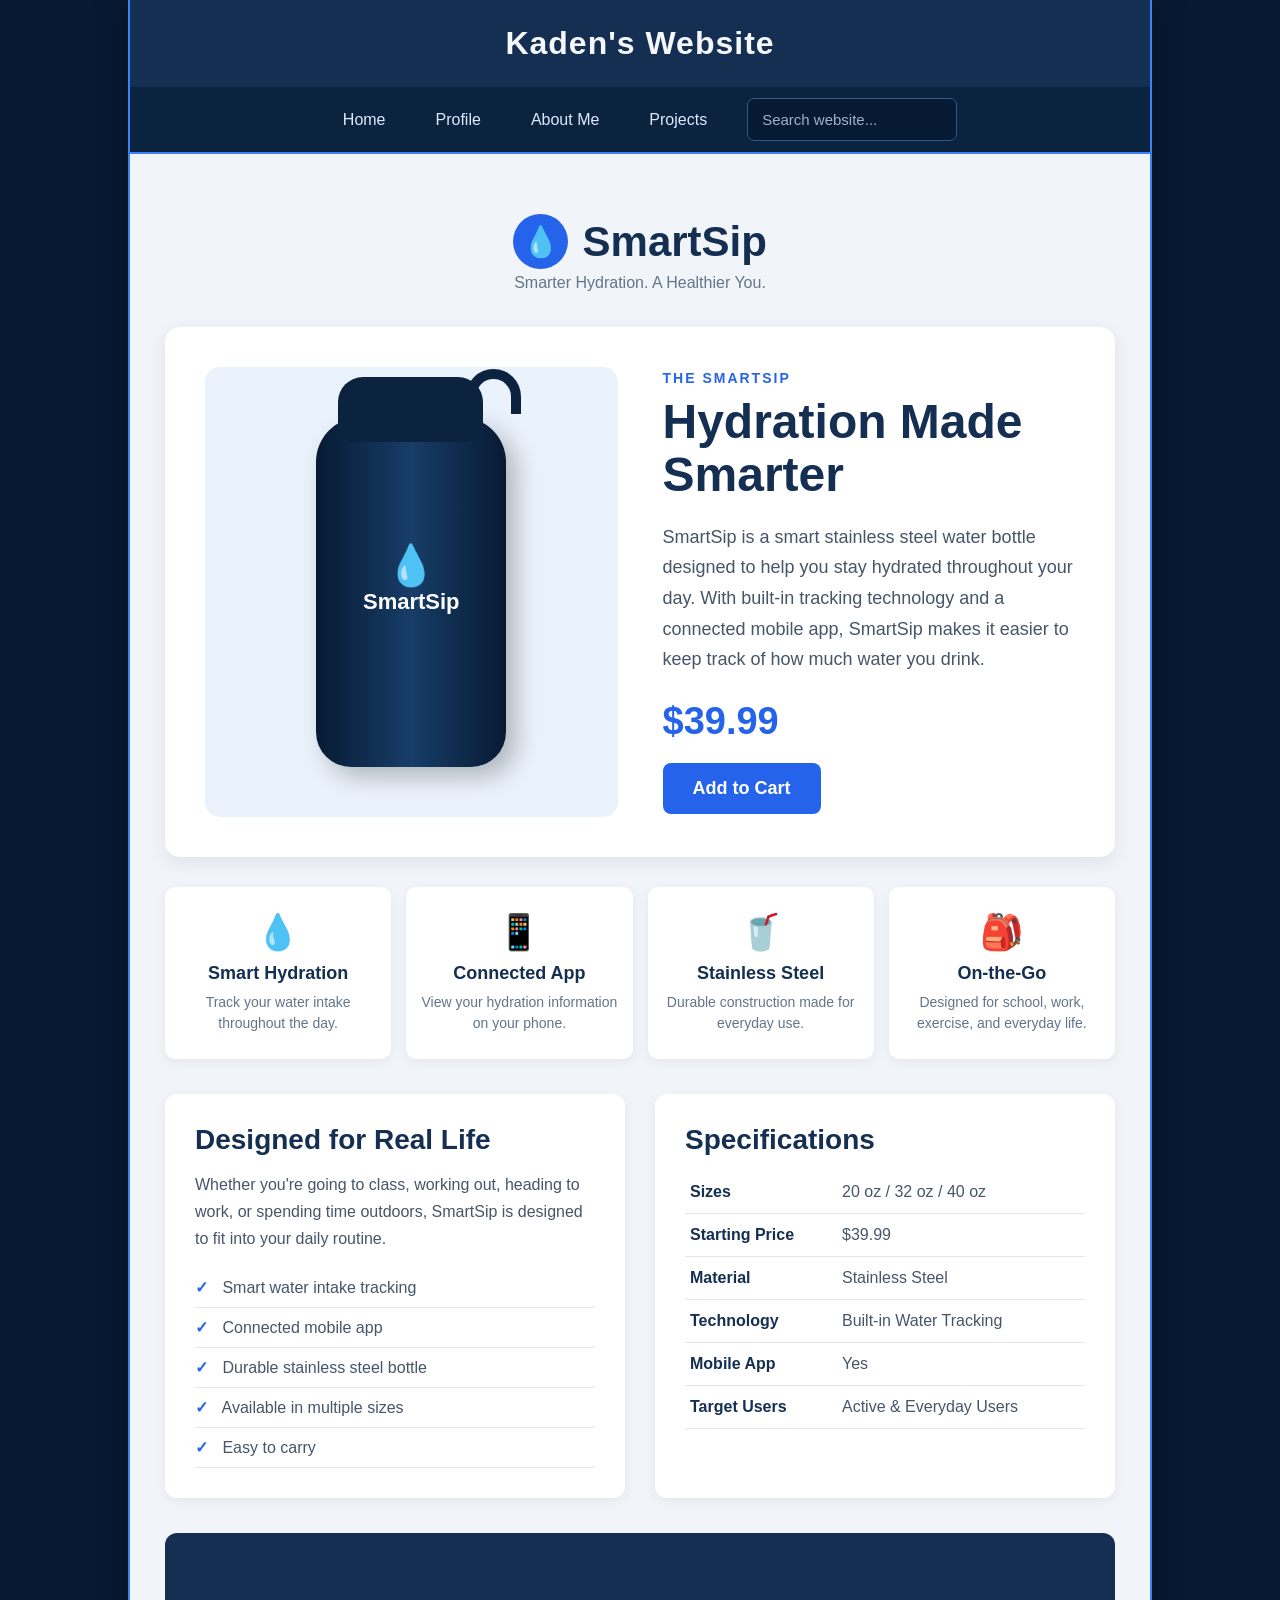
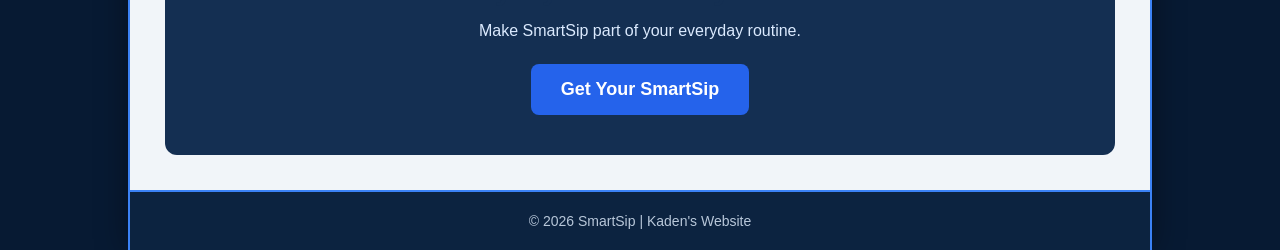
==== products.html @ 6fc416d5 "Add SmartSip product page HTML structure This file contains the HTML structure and styling for the S" ====
<!DOCTYPE html>
<html lang="en">

<head>
    <meta charset="UTF-8">
    <meta name="viewport" content="width=device-width, initial-scale=1.0">

    <title>SmartSip - Products</title>

    <link rel="stylesheet" href="style.css">

    <style>

        /* ============================================
           SMARTSIP PRODUCT PAGE
        ============================================ */

        .product-page {
            max-width: 1200px;
            margin: 0 auto;
        }


        /* ============================================
           SMARTSIP LOGO
        ============================================ */

        .smartsip-logo {
            text-align: center;
            padding: 25px 0 10px;
        }

        .logo-icon {
            display: inline-flex;
            align-items: center;
            justify-content: center;

            width: 55px;
            height: 55px;

            background: #2563eb;

            border-radius: 50%;

            color: white;

            font-size: 30px;

            margin-right: 10px;

            vertical-align: middle;
        }

        .logo-text {
            display: inline-block;

            font-size: 42px;

            font-weight: bold;

            color: #142f52;

            vertical-align: middle;
        }

        .logo-tagline {
            margin-top: 5px;

            color: #64748b;

            font-size: 16px;
        }


        /* ============================================
           PRODUCT HERO
        ============================================ */

        .product-hero {

            display: grid;

            grid-template-columns: 1fr 1fr;

            gap: 45px;

            align-items: center;

            background: white;

            padding: 40px;

            border-radius: 15px;

            box-shadow:
                0 5px 20px rgba(0, 0, 0, 0.08);

            margin-top: 25px;
        }


        /* Product bottle */

        .product-image {

            background: #eaf2fb;

            border-radius: 15px;

            min-height: 450px;

            display: flex;

            align-items: center;

            justify-content: center;

            padding: 30px;
        }


        .bottle {

            width: 190px;

            height: 350px;

            background: linear-gradient(
                to right,
                #071a33,
                #173d68,
                #071a33
            );

            border-radius: 45px 45px 35px 35px;

            position: relative;

            box-shadow:
                10px 10px 25px rgba(0, 0, 0, 0.25);
        }


        /* Bottle cap */

        .bottle-cap {

            position: absolute;

            width: 145px;

            height: 65px;

            background: #0c2340;

            top: -40px;

            left: 22px;

            border-radius: 25px 25px 15px 15px;
        }


        .bottle-handle {

            position: absolute;

            width: 55px;

            height: 45px;

            border: 10px solid #0c2340;

            border-bottom: none;

            border-radius: 30px 30px 0 0;

            top: -48px;

            right: -15px;
        }


        /* Logo on bottle */

        .bottle-logo {

            position: absolute;

            top: 125px;

            width: 100%;

            text-align: center;

            color: white;
        }


        .bottle-logo .drop {

            font-size: 40px;

            color: #3b82f6;

            display: block;
        }


        .bottle-logo .brand {

            font-size: 22px;

            font-weight: bold;
        }


        /* ============================================
           HERO TEXT
        ============================================ */

        .product-label {

            color: #2563eb;

            font-weight: bold;

            text-transform: uppercase;

            letter-spacing: 2px;

            font-size: 14px;

            margin-bottom: 10px;
        }


        .product-info h2 {

            font-size: 48px;

            line-height: 1.1;

            color: #142f52;

            margin-bottom: 20px;
        }


        .product-description {

            font-size: 18px;

            line-height: 1.7;

            color: #475569;

            margin-bottom: 25px;
        }


        .product-price {

            font-size: 38px;

            font-weight: bold;

            color: #2563eb;

            margin-bottom: 20px;
        }


        .buy-button {

            display: inline-block;

            background: #2563eb;

            color: white;

            text-decoration: none;

            padding: 15px 30px;

            border-radius: 8px;

            font-size: 18px;

            font-weight: bold;

            transition: 0.2s ease;
        }


        .buy-button:hover {

            background: #1d4ed8;

            transform: translateY(-2px);
        }


        /* ============================================
           FEATURES
        ============================================ */

        .product-features {

            display: grid;

            grid-template-columns:
                repeat(4, 1fr);

            gap: 15px;

            margin-top: 30px;
        }


        .feature {

            background: white;

            padding: 25px 15px;

            text-align: center;

            border-radius: 10px;

            box-shadow:
                0 3px 12px rgba(0, 0, 0, 0.06);
        }


        .feature-icon {

            font-size: 35px;

            margin-bottom: 10px;
        }


        .feature h3 {

            color: #142f52;

            margin: 0 0 8px;

            font-size: 18px;
        }


        .feature p {

            color: #64748b;

            font-size: 14px;

            line-height: 1.5;

            margin: 0;
        }


        /* ============================================
           PRODUCT DETAILS
        ============================================ */

        .product-details {

            display: grid;

            grid-template-columns: 1fr 1fr;

            gap: 30px;

            margin-top: 35px;
        }


        .details-card {

            background: white;

            padding: 30px;

            border-radius: 12px;

            box-shadow:
                0 3px 12px rgba(0, 0, 0, 0.06);
        }


        .details-card h2 {

            color: #142f52;

            margin-bottom: 15px;

            font-size: 28px;
        }


        .details-card p {

            color: #475569;

            line-height: 1.7;
        }


        .details-list {

            list-style: none;

            margin-top: 15px;
        }


        .details-list li {

            padding: 10px 0;

            border-bottom: 1px solid #e2e8f0;

            color: #475569;
        }


        .details-list li::before {

            content: "✓";

            color: #2563eb;

            font-weight: bold;

            margin-right: 10px;
        }


        /* ============================================
           SPECIFICATIONS
        ============================================ */

        .spec-table {

            width: 100%;

            border-collapse: collapse;

            margin-top: 10px;
        }


        .spec-table td {

            padding: 12px 5px;

            border-bottom: 1px solid #e2e8f0;

            color: #475569;
        }


        .spec-table td:first-child {

            font-weight: bold;

            color: #142f52;
        }


        /* ============================================
           CALL TO ACTION
        ============================================ */

        .product-cta {

            text-align: center;

            background: #142f52;

            color: white;

            padding: 40px;

            border-radius: 12px;

            margin-top: 35px;
        }


        .product-cta h2 {

            font-size: 30px;

            margin-bottom: 10px;
        }


        .product-cta p {

            color: #dbeafe;

            margin-bottom: 20px;
        }


        /* ============================================
           MOBILE
        ============================================ */

        @media (max-width: 768px) {

            .product-hero {

                grid-template-columns: 1fr;

                padding: 25px;
            }


            .product-info h2 {

                font-size: 36px;
            }


            .product-features {

                grid-template-columns: 1fr 1fr;
            }


            .product-details {

                grid-template-columns: 1fr;
            }


            .logo-text {

                font-size: 32px;
            }

        }


        @media (max-width: 500px) {

            .product-features {

                grid-template-columns: 1fr;
            }

        }

    </style>

</head>


<body>

    <div class="site-container">

        <!-- =========================================
             HEADER
        ========================================== -->

        <header>

            <h1>Kaden's Website</h1>

            <nav id="main-navigation"></nav>

        </header>


        <!-- =========================================
             MAIN CONTENT
        ========================================== -->

        <main>

            <div class="product-page">


                <!-- SMARTSIP LOGO -->

                <div class="smartsip-logo">

                    <div>

                        <span class="logo-icon">💧</span>

                        <span class="logo-text">
                            SmartSip
                        </span>

                    </div>

                    <div class="logo-tagline">
                        Smarter Hydration. A Healthier You.
                    </div>

                </div>


                <!-- =================================
                     PRODUCT HERO
                ================================== -->

                <section class="product-hero">


                    <!-- Bottle -->

                    <div class="product-image">

                        <div class="bottle">

                            <div class="bottle-cap"></div>

                            <div class="bottle-handle"></div>

                            <div class="bottle-logo">

                                <span class="drop">
                                    💧
                                </span>

                                <span class="brand">
                                    SmartSip
                                </span>

                            </div>

                        </div>

                    </div>


                    <!-- Product information -->

                    <div class="product-info">

                        <div class="product-label">
                            The SmartSip
                        </div>

                        <h2>
                            Hydration Made Smarter
                        </h2>

                        <p class="product-description">

                            SmartSip is a smart stainless steel
                            water bottle designed to help you stay
                            hydrated throughout your day.

                            With built-in tracking technology and
                            a connected mobile app, SmartSip makes
                            it easier to keep track of how much
                            water you drink.

                        </p>

                        <div class="product-price">
                            $39.99
                        </div>

                        <a href="#" class="buy-button">
                            Add to Cart
                        </a>

                    </div>

                </section>


                <!-- =================================
                     FEATURES
                ================================== -->

                <section class="product-features">


                    <div class="feature">

                        <div class="feature-icon">
                            💧
                        </div>

                        <h3>
                            Smart Hydration
                        </h3>

                        <p>
                            Track your water intake
                            throughout the day.
                        </p>

                    </div>


                    <div class="feature">

                        <div class="feature-icon">
                            📱
                        </div>

                        <h3>
                            Connected App
                        </h3>

                        <p>
                            View your hydration
                            information on your phone.
                        </p>

                    </div>


                    <div class="feature">

                        <div class="feature-icon">
                            🥤
                        </div>

                        <h3>
                            Stainless Steel
                        </h3>

                        <p>
                            Durable construction made
                            for everyday use.
                        </p>

                    </div>


                    <div class="feature">

                        <div class="feature-icon">
                            🎒
                        </div>

                        <h3>
                            On-the-Go
                        </h3>

                        <p>
                            Designed for school, work,
                            exercise, and everyday life.
                        </p>

                    </div>

                </section>


                <!-- =================================
                     DETAILS
                ================================== -->

                <section class="product-details">


                    <div class="details-card">

                        <h2>
                            Designed for Real Life
                        </h2>

                        <p>

                            Whether you're going to class,
                            working out, heading to work, or
                            spending time outdoors, SmartSip
                            is designed to fit into your daily
                            routine.

                        </p>


                        <ul class="details-list">

                            <li>
                                Smart water intake tracking
                            </li>

                            <li>
                                Connected mobile app
                            </li>

                            <li>
                                Durable stainless steel bottle
                            </li>

                            <li>
                                Available in multiple sizes
                            </li>

                            <li>
                                Easy to carry
                            </li>

                        </ul>

                    </div>


                    <!-- Specifications -->

                    <div class="details-card">

                        <h2>
                            Specifications
                        </h2>

                        <table class="spec-table">

                            <tr>
                                <td>Sizes</td>
                                <td>20 oz / 32 oz / 40 oz</td>
                            </tr>

                            <tr>
                                <td>Starting Price</td>
                                <td>$39.99</td>
                            </tr>

                            <tr>
                                <td>Material</td>
                                <td>Stainless Steel</td>
                            </tr>

                            <tr>
                                <td>Technology</td>
                                <td>Built-in Water Tracking</td>
                            </tr>

                            <tr>
                                <td>Mobile App</td>
                                <td>Yes</td>
                            </tr>

                            <tr>
                                <td>Target Users</td>
                                <td>Active & Everyday Users</td>
                            </tr>

                        </table>

                    </div>

                </section>


                <!-- =================================
                     CALL TO ACTION
                ================================== -->

                <section class="product-cta">

                    <h2>
                        Stay Hydrated. Stay Smart.
                    </h2>

                    <p>
                        Make SmartSip part of your everyday routine.
                    </p>

                    <a href="#" class="buy-button">
                        Get Your SmartSip
                    </a>

                </section>


            </div>

        </main>


        <!-- =========================================
             FOOTER
        ========================================== -->

        <footer>

            <p>
                © 2026 SmartSip | Kaden's Website
            </p>

        </footer>

    </div>


    <!-- NAVIGATION JAVASCRIPT -->

    <script src="navigation.js"></script>

</body>

</html>
---- style.css ----
/* ============================================
   BASIC RESET
============================================ */

* {
    box-sizing: border-box;
    margin: 0;
    padding: 0;
}


html {
    scroll-behavior: smooth;
}


body {
    font-family: Arial, Helvetica, sans-serif;

    background: #071a33;

    color: #f5f7fa;

    min-height: 100vh;
}


/* ============================================
   WEBSITE CONTAINER
============================================ */

.site-container {

    width: 80%;

    margin: 0 auto;

    min-height: 100vh;

    display: grid;

    grid-template-columns: 1fr;

    grid-template-rows:
        auto
        1fr
        60px;

    grid-template-areas:
        "header"
        "content"
        "footer";

    background: #102a4c;

    border-left: 2px solid #3b82f6;

    border-right: 2px solid #3b82f6;

    box-shadow:
        0 0 30px rgba(0, 0, 0, 0.4);
}


/* ============================================
   HEADER
============================================ */

header {

    grid-area: header;

    background: #142f52;

    text-align: center;

    border-bottom: 2px solid #3b82f6;
}


header h1 {

    font-size: 32px;

    letter-spacing: 1px;

    padding: 25px 20px;
}


/* ============================================
   HORIZONTAL NAVIGATION
============================================ */

#main-navigation {

    width: 100%;

    background: #0c2340;

    min-height: 65px;

    display: flex;

    align-items: center;

    justify-content: center;

    gap: 20px;

    padding: 10px 20px;
}


/* Navigation links container */

.nav-links {

    display: flex;

    align-items: center;

    justify-content: center;

    gap: 10px;
}


/* Individual links */

.nav-links a {

    display: inline-block;

    color: #dbeafe;

    text-decoration: none;

    padding: 12px 20px;

    border-radius: 8px;

    font-size: 16px;

    font-weight: 500;

    transition:
        background 0.2s ease,
        color 0.2s ease,
        transform 0.2s ease;
}


/* Hover */

.nav-links a:hover {

    background: #1d4ed8;

    color: white;

    transform: translateY(-2px);
}


/* Current page */

.nav-links a.active {

    background: #2563eb;

    color: white;

    font-weight: bold;
}


/* ============================================
   SEARCH BAR
============================================ */

.nav-search {

    position: relative;

    display: flex;

    align-items: center;
}


.nav-search input {

    width: 210px;

    padding: 12px 14px;

    border: 1px solid #315a87;

    border-radius: 7px;

    background: #071a33;

    color: white;

    font-size: 15px;

    outline: none;
}


.nav-search input::placeholder {

    color: #9fb3c8;
}


.nav-search input:focus {

    border-color: #60a5fa;

    box-shadow:
        0 0 5px rgba(96, 165, 250, 0.5);
}


/* ============================================
   SEARCH RESULTS
============================================ */

.search-results {

    position: absolute;

    top: calc(100% + 8px);

    right: 0;

    background: white;

    color: #172033;

    width: 280px;

    max-height: 300px;

    overflow-y: auto;

    border-radius: 8px;

    box-shadow:
        0 5px 20px rgba(0, 0, 0, 0.3);

    text-align: left;

    z-index: 1000;
}


.search-result {

    display: block;

    padding: 13px 15px;

    color: #172033;

    text-decoration: none;

    border-bottom: 1px solid #e5e7eb;
}


.search-result strong {

    display: block;

    color: #142f52;

    margin-bottom: 3px;
}


.search-result span {

    font-size: 13px;

    color: #64748b;
}


.search-result:hover {

    background: #eff6ff;
}


.search-result:hover strong {

    color: #1d4ed8;
}


.no-results {

    padding: 15px;

    color: #555;
}


/* ============================================
   MAIN CONTENT
============================================ */

main {

    grid-area: content;

    background: #f1f5f9;

    color: #172033;

    padding: 35px;

    min-height: 600px;
}


.content-box {

    background: white;

    padding: 30px;

    border-radius: 10px;

    box-shadow:
        0 4px 15px rgba(0, 0, 0, 0.08);

    margin-bottom: 25px;
}


main h2 {

    margin-bottom: 15px;

    font-size: 30px;

    color: #142f52;
}


main h3 {

    margin-top: 25px;

    margin-bottom: 10px;

    color: #1d4ed8;
}


main h4 {

    margin-top: 20px;

    margin-bottom: 8px;

    color: #142f52;
}


main p {

    line-height: 1.7;

    margin-bottom: 15px;
}


/* ============================================
   INFORMATION CARDS
============================================ */

.info-section {

    display: grid;

    grid-template-columns:
        repeat(2, 1fr);

    gap: 20px;

    margin-top: 20px;
}


.info-card {

    background: #f8fafc;

    padding: 20px;

    border-radius: 10px;

    border-left: 4px solid #3b82f6;

    margin-bottom: 20px;
}


.info-card h3 {

    margin-top: 0;

    color: #142f52;
}


/* ============================================
   PROJECT CARDS
============================================ */

.project-card {

    background: #f8fafc;

    padding: 25px;

    margin-top: 20px;

    border-radius: 10px;

    border-left: 5px solid #2563eb;

    box-shadow:
        0 2px 8px rgba(0, 0, 0, 0.06);
}


.project-card h3 {

    margin-top: 0;

    font-size: 23px;

    color: #142f52;
}


.project-card h4 {

    color: #1d4ed8;

    margin-top: 20px;
}


/* ============================================
   FOOTER
============================================ */

footer {

    grid-area: footer;

    background: #0c2340;

    display: flex;

    align-items: center;

    justify-content: center;

    border-top: 2px solid #3b82f6;

    color: #b8c7d9;

    font-size: 14px;
}


/* ============================================
   MOBILE
============================================ */

@media (max-width: 768px) {

    .site-container {

        width: 100%;

        border: none;
    }


    #main-navigation {

        flex-direction: column;

        gap: 10px;

        padding: 15px;
    }


    .nav-links {

        flex-wrap: wrap;

        gap: 5px;
    }


    .nav-links a {

        padding: 10px 12px;

        font-size: 14px;
    }


    .nav-search {

        width: 100%;
    }


    .nav-search input {

        width: 100%;
    }


    .search-results {

        width: 100%;

        right: 0;
    }


    main {

        padding: 20px;
    }


    .content-box {

        padding: 20px;
    }


    .info-section {

        grid-template-columns: 1fr;
    }

}
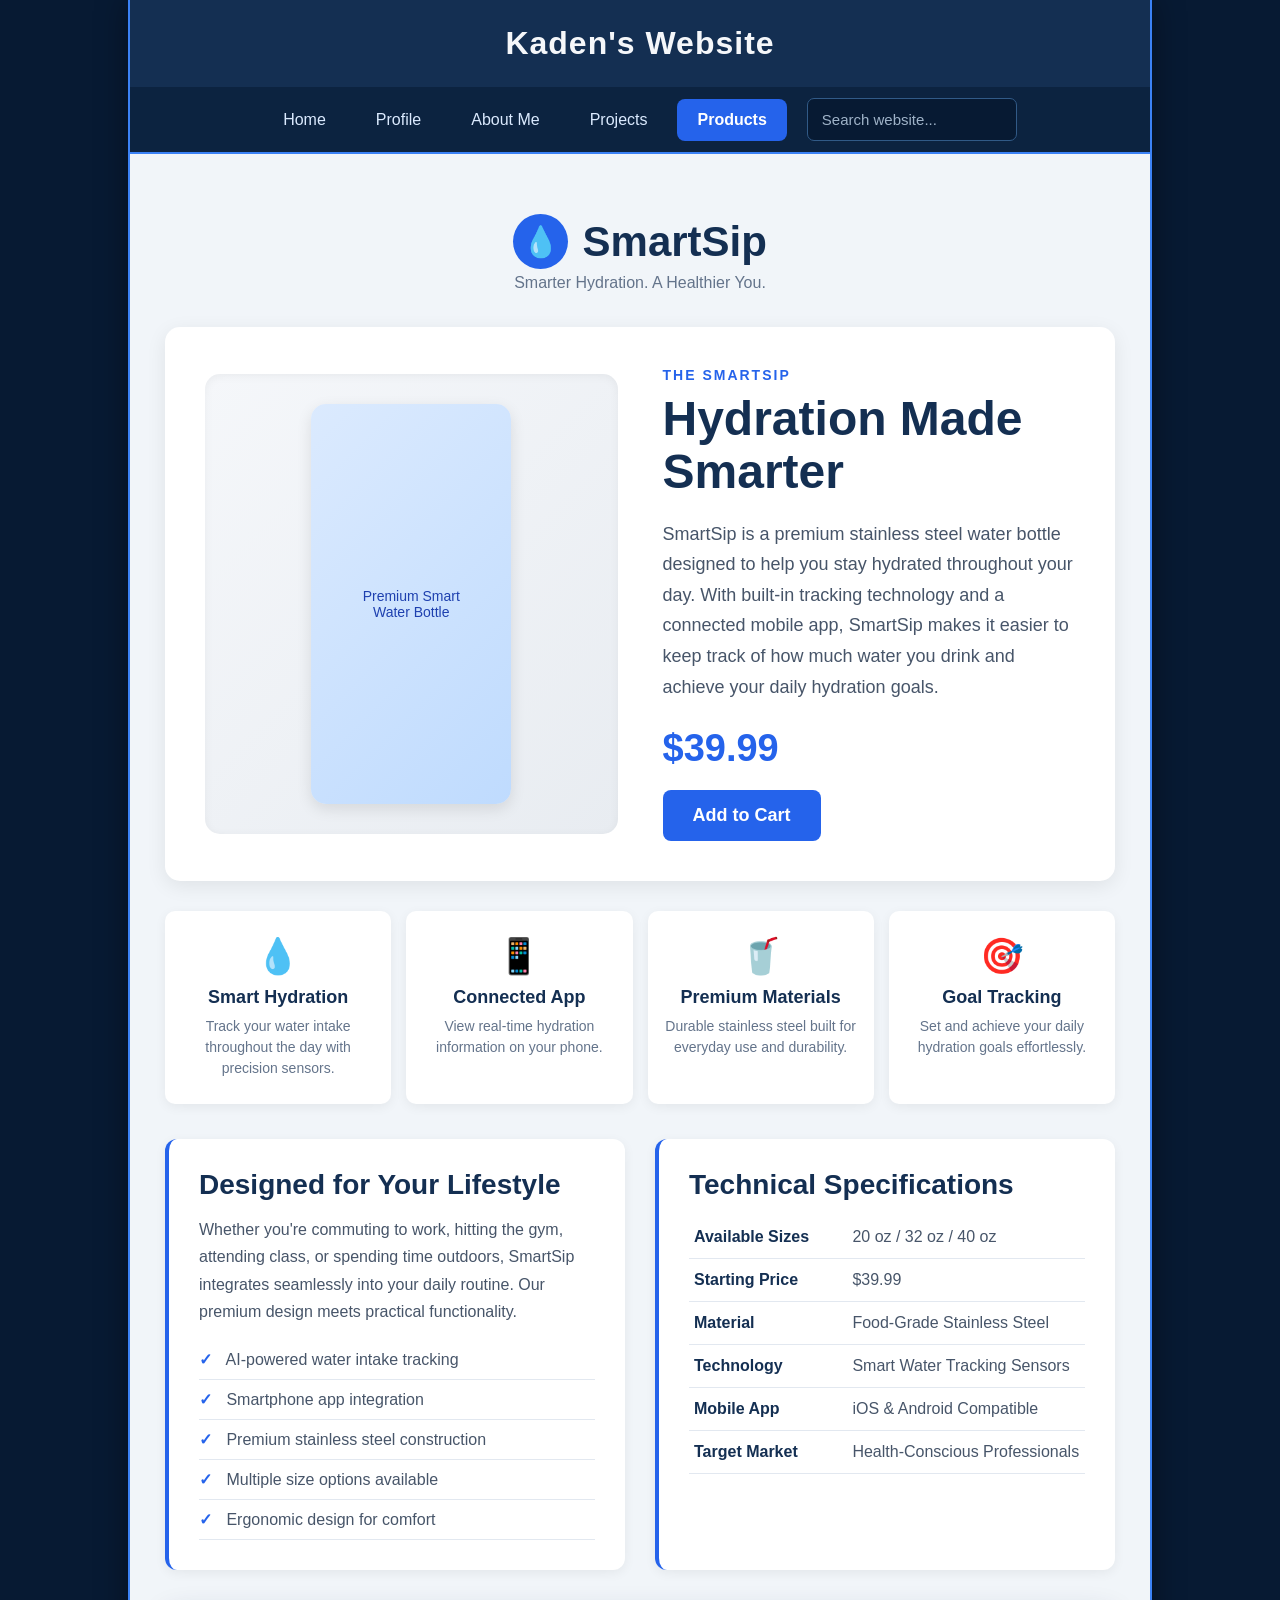
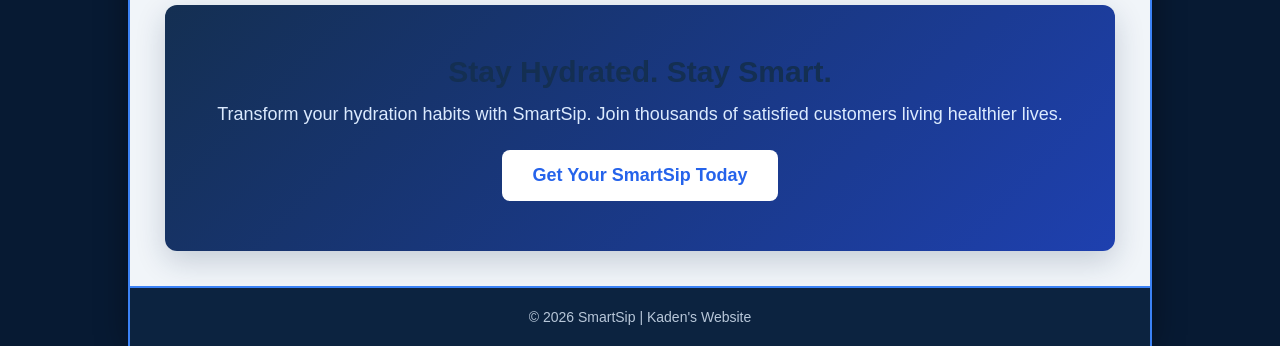
==== commit 77c64ea6: "Upgrade SmartSip product page with professional real bottle image and enhanced design" ====
--- a/products.html
+++ b/products.html
@@ -103,7 +103,7 @@
 
         .product-image {
 
-            background: #eaf2fb;
+            background: linear-gradient(135deg, #f5f7fa 0%, #e8ecf1 100%);
 
             border-radius: 15px;
 
@@ -116,104 +116,31 @@
             justify-content: center;
 
             padding: 30px;
-        }
-
-
-        .bottle {
-
-            width: 190px;
-
-            height: 350px;
-
-            background: linear-gradient(
-                to right,
-                #071a33,
-                #173d68,
-                #071a33
-            );
-
-            border-radius: 45px 45px 35px 35px;
-
-            position: relative;
-
-            box-shadow:
-                10px 10px 25px rgba(0, 0, 0, 0.25);
-        }
-
-
-        /* Bottle cap */
-
-        .bottle-cap {
-
-            position: absolute;
-
-            width: 145px;
-
-            height: 65px;
-
-            background: #0c2340;
-
-            top: -40px;
-
-            left: 22px;
-
-            border-radius: 25px 25px 15px 15px;
-        }
-
-
-        .bottle-handle {
-
-            position: absolute;
-
-            width: 55px;
-
-            height: 45px;
-
-            border: 10px solid #0c2340;
-
-            border-bottom: none;
-
-            border-radius: 30px 30px 0 0;
-
-            top: -48px;
-
-            right: -15px;
-        }
-
-
-        /* Logo on bottle */
-
-        .bottle-logo {
-
-            position: absolute;
-
-            top: 125px;
-
-            width: 100%;
-
+
+            box-shadow: inset 0 2px 10px rgba(0, 0, 0, 0.05);
+        }
+
+        .bottle-image {
+            max-width: 100%;
+            max-height: 400px;
+            object-fit: contain;
+            filter: drop-shadow(0 10px 25px rgba(0, 0, 0, 0.15));
+        }
+
+        .bottle-placeholder {
+            width: 200px;
+            height: 400px;
+            background: linear-gradient(135deg, #dbeafe 0%, #bfdbfe 100%);
+            border-radius: 15px;
+            display: flex;
+            align-items: center;
+            justify-content: center;
+            color: #1e40af;
+            font-size: 14px;
             text-align: center;
-
-            color: white;
-        }
-
-
-        .bottle-logo .drop {
-
-            font-size: 40px;
-
-            color: #3b82f6;
-
-            display: block;
-        }
-
-
-        .bottle-logo .brand {
-
-            font-size: 22px;
-
-            font-weight: bold;
-        }
-
+            padding: 20px;
+            box-shadow: 0 5px 15px rgba(0, 0, 0, 0.1);
+        }
 
         /* ============================================
            HERO TEXT
@@ -298,6 +225,8 @@
             background: #1d4ed8;
 
             transform: translateY(-2px);
+
+            box-shadow: 0 5px 15px rgba(37, 99, 235, 0.3);
         }
 
 
@@ -330,8 +259,14 @@
 
             box-shadow:
                 0 3px 12px rgba(0, 0, 0, 0.06);
-        }
-
+
+            transition: 0.3s ease;
+        }
+
+        .feature:hover {
+            transform: translateY(-5px);
+            box-shadow: 0 8px 20px rgba(0, 0, 0, 0.12);
+        }
 
         .feature-icon {
 
@@ -389,6 +324,8 @@
 
             box-shadow:
                 0 3px 12px rgba(0, 0, 0, 0.06);
+
+            border-left: 4px solid #2563eb;
         }
 
 
@@ -469,6 +406,8 @@
             font-weight: bold;
 
             color: #142f52;
+
+            width: 40%;
         }
 
 
@@ -480,15 +419,17 @@
 
             text-align: center;
 
-            background: #142f52;
+            background: linear-gradient(135deg, #142f52 0%, #1e40af 100%);
 
             color: white;
 
-            padding: 40px;
+            padding: 50px 40px;
 
             border-radius: 12px;
 
             margin-top: 35px;
+
+            box-shadow: 0 10px 30px rgba(20, 47, 82, 0.2);
         }
 
 
@@ -497,6 +438,8 @@
             font-size: 30px;
 
             margin-bottom: 10px;
+
+            margin-top: 0;
         }
 
 
@@ -505,6 +448,19 @@
             color: #dbeafe;
 
             margin-bottom: 20px;
+
+            font-size: 18px;
+        }
+
+        .product-cta .buy-button {
+            background: white;
+            color: #2563eb;
+            font-weight: bold;
+        }
+
+        .product-cta .buy-button:hover {
+            background: #dbeafe;
+            color: #1e40af;
         }
 
 
@@ -555,6 +511,18 @@
                 grid-template-columns: 1fr;
             }
 
+            .product-info h2 {
+                font-size: 28px;
+            }
+
+            .product-cta {
+                padding: 30px 20px;
+            }
+
+            .product-cta h2 {
+                font-size: 24px;
+            }
+
         }
 
     </style>
@@ -620,24 +588,12 @@
 
                     <div class="product-image">
 
-                        <div class="bottle">
-
-                            <div class="bottle-cap"></div>
-
-                            <div class="bottle-handle"></div>
-
-                            <div class="bottle-logo">
-
-                                <span class="drop">
-                                    💧
-                                </span>
-
-                                <span class="brand">
-                                    SmartSip
-                                </span>
-
-                            </div>
-
+                        <img src="https://images.unsplash.com/photo-1602143407151-7111542de6e8?w=400&q=80" 
+                             alt="SmartSip Smart Water Bottle" 
+                             class="bottle-image"
+                             onerror="this.style.display='none'; this.nextElementSibling.style.display='flex';">
+                        <div class="bottle-placeholder" style="display: none;">
+                            Premium Smart<br>Water Bottle
                         </div>
 
                     </div>
@@ -657,14 +613,15 @@
 
                         <p class="product-description">
 
-                            SmartSip is a smart stainless steel
+                            SmartSip is a premium stainless steel
                             water bottle designed to help you stay
                             hydrated throughout your day.
 
                             With built-in tracking technology and
                             a connected mobile app, SmartSip makes
                             it easier to keep track of how much
-                            water you drink.
+                            water you drink and achieve your daily
+                            hydration goals.
 
                         </p>
 
@@ -700,7 +657,8 @@
 
                         <p>
                             Track your water intake
-                            throughout the day.
+                            throughout the day with
+                            precision sensors.
                         </p>
 
                     </div>
@@ -717,7 +675,7 @@
                         </h3>
 
                         <p>
-                            View your hydration
+                            View real-time hydration
                             information on your phone.
                         </p>
 
@@ -731,12 +689,12 @@
                         </div>
 
                         <h3>
-                            Stainless Steel
+                            Premium Materials
                         </h3>
 
                         <p>
-                            Durable construction made
-                            for everyday use.
+                            Durable stainless steel built
+                            for everyday use and durability.
                         </p>
 
                     </div>
@@ -745,16 +703,16 @@
                     <div class="feature">
 
                         <div class="feature-icon">
-                            🎒
+                            🎯
                         </div>
 
                         <h3>
-                            On-the-Go
+                            Goal Tracking
                         </h3>
 
                         <p>
-                            Designed for school, work,
-                            exercise, and everyday life.
+                            Set and achieve your daily
+                            hydration goals effortlessly.
                         </p>
 
                     </div>
@@ -772,16 +730,15 @@
                     <div class="details-card">
 
                         <h2>
-                            Designed for Real Life
+                            Designed for Your Lifestyle
                         </h2>
 
                         <p>
 
-                            Whether you're going to class,
-                            working out, heading to work, or
-                            spending time outdoors, SmartSip
-                            is designed to fit into your daily
-                            routine.
+                            Whether you're commuting to work, hitting the gym,
+                            attending class, or spending time outdoors, SmartSip
+                            integrates seamlessly into your daily routine. Our
+                            premium design meets practical functionality.
 
                         </p>
 
@@ -789,23 +746,23 @@
                         <ul class="details-list">
 
                             <li>
-                                Smart water intake tracking
+                                AI-powered water intake tracking
                             </li>
 
                             <li>
-                                Connected mobile app
+                                Smartphone app integration
                             </li>
 
                             <li>
-                                Durable stainless steel bottle
+                                Premium stainless steel construction
                             </li>
 
                             <li>
-                                Available in multiple sizes
+                                Multiple size options available
                             </li>
 
                             <li>
-                                Easy to carry
+                                Ergonomic design for comfort
                             </li>
 
                         </ul>
@@ -818,13 +775,13 @@
                     <div class="details-card">
 
                         <h2>
-                            Specifications
+                            Technical Specifications
                         </h2>
 
                         <table class="spec-table">
 
                             <tr>
-                                <td>Sizes</td>
+                                <td>Available Sizes</td>
                                 <td>20 oz / 32 oz / 40 oz</td>
                             </tr>
 
@@ -835,22 +792,22 @@
 
                             <tr>
                                 <td>Material</td>
-                                <td>Stainless Steel</td>
+                                <td>Food-Grade Stainless Steel</td>
                             </tr>
 
                             <tr>
                                 <td>Technology</td>
-                                <td>Built-in Water Tracking</td>
+                                <td>Smart Water Tracking Sensors</td>
                             </tr>
 
                             <tr>
                                 <td>Mobile App</td>
-                                <td>Yes</td>
+                                <td>iOS & Android Compatible</td>
                             </tr>
 
                             <tr>
-                                <td>Target Users</td>
-                                <td>Active & Everyday Users</td>
+                                <td>Target Market</td>
+                                <td>Health-Conscious Professionals</td>
                             </tr>
 
                         </table>
@@ -871,11 +828,12 @@
                     </h2>
 
                     <p>
-                        Make SmartSip part of your everyday routine.
+                        Transform your hydration habits with SmartSip. Join thousands
+                        of satisfied customers living healthier lives.
                     </p>
 
                     <a href="#" class="buy-button">
-                        Get Your SmartSip
+                        Get Your SmartSip Today
                     </a>
 
                 </section>
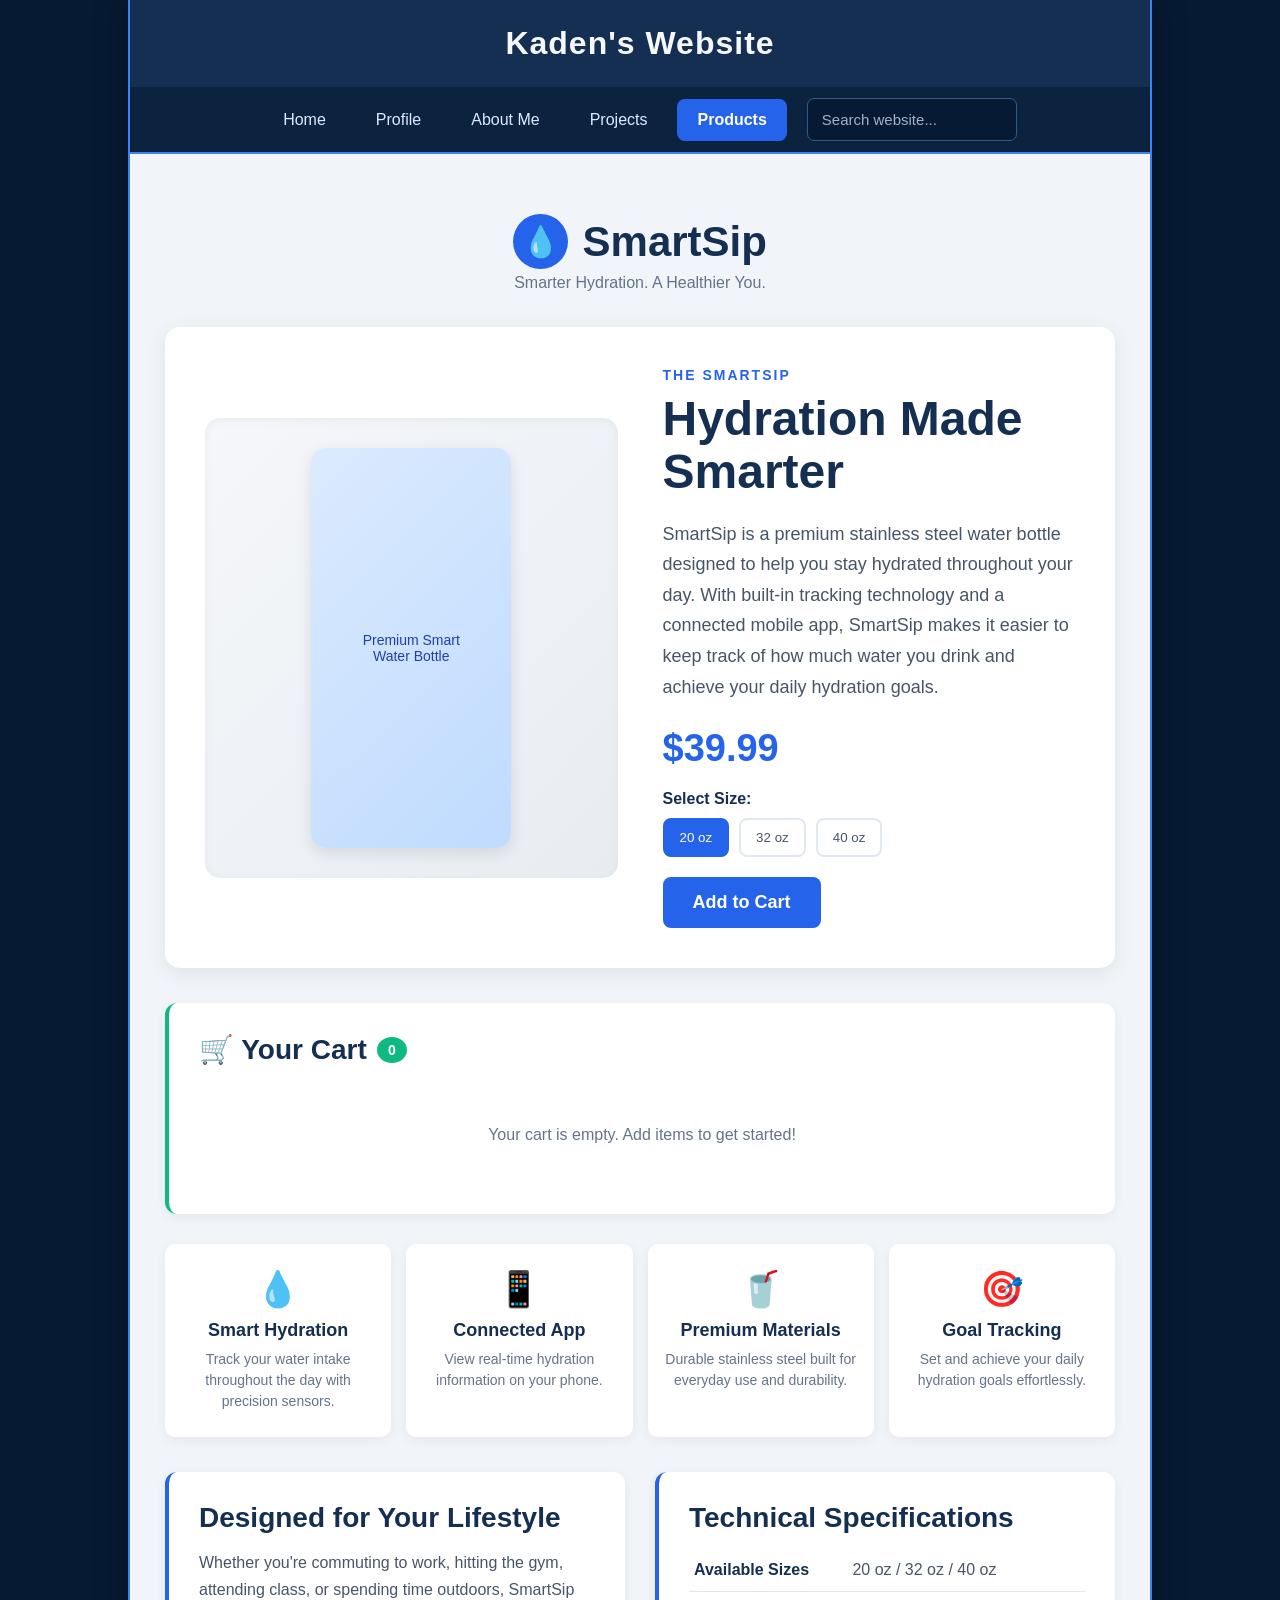
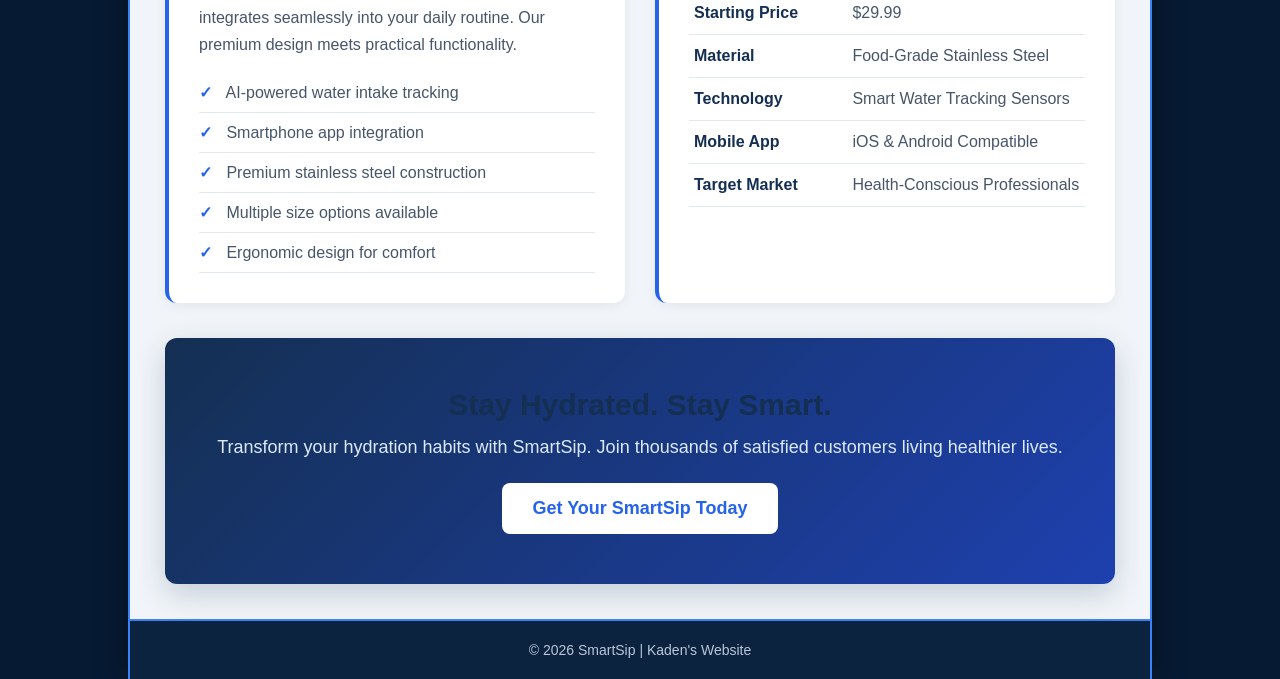
==== commit abf020dd: "Add interactive shopping cart with size selection and item management" ====
--- a/products.html
+++ b/products.html
@@ -197,6 +197,46 @@
             margin-bottom: 20px;
         }
 
+        /* Size selector */
+        .size-selector {
+            margin-bottom: 20px;
+        }
+
+        .size-selector label {
+            display: block;
+            color: #142f52;
+            font-weight: 600;
+            margin-bottom: 10px;
+            font-size: 16px;
+        }
+
+        .size-options {
+            display: flex;
+            gap: 10px;
+            flex-wrap: wrap;
+        }
+
+        .size-option {
+            padding: 10px 15px;
+            border: 2px solid #e2e8f0;
+            border-radius: 8px;
+            background: white;
+            color: #475569;
+            font-weight: 500;
+            cursor: pointer;
+            transition: 0.2s ease;
+        }
+
+        .size-option:hover {
+            border-color: #2563eb;
+            color: #2563eb;
+        }
+
+        .size-option.selected {
+            border-color: #2563eb;
+            background: #2563eb;
+            color: white;
+        }
 
         .buy-button {
 
@@ -217,6 +257,10 @@
             font-weight: bold;
 
             transition: 0.2s ease;
+
+            border: none;
+
+            cursor: pointer;
         }
 
 
@@ -229,6 +273,191 @@
             box-shadow: 0 5px 15px rgba(37, 99, 235, 0.3);
         }
 
+        /* ============================================
+           SHOPPING CART
+        ============================================ */
+
+        .shopping-cart {
+            background: white;
+            padding: 30px;
+            border-radius: 12px;
+            box-shadow: 0 3px 12px rgba(0, 0, 0, 0.06);
+            margin-top: 35px;
+            border-left: 4px solid #10b981;
+        }
+
+        .shopping-cart h2 {
+            color: #142f52;
+            margin-top: 0;
+            margin-bottom: 20px;
+            font-size: 28px;
+            display: flex;
+            align-items: center;
+            gap: 10px;
+        }
+
+        .cart-badge {
+            background: #10b981;
+            color: white;
+            padding: 5px 10px;
+            border-radius: 50%;
+            font-size: 14px;
+            font-weight: bold;
+            min-width: 30px;
+            text-align: center;
+        }
+
+        .cart-empty {
+            color: #64748b;
+            text-align: center;
+            padding: 40px 20px;
+            font-size: 16px;
+        }
+
+        .cart-items {
+            display: flex;
+            flex-direction: column;
+            gap: 15px;
+        }
+
+        .cart-item {
+            display: flex;
+            justify-content: space-between;
+            align-items: center;
+            padding: 15px;
+            background: #f8fafc;
+            border-radius: 8px;
+            border: 1px solid #e2e8f0;
+        }
+
+        .cart-item-info {
+            flex: 1;
+        }
+
+        .cart-item-name {
+            font-weight: 600;
+            color: #142f52;
+            font-size: 16px;
+            margin-bottom: 5px;
+        }
+
+        .cart-item-size {
+            color: #64748b;
+            font-size: 14px;
+            margin-bottom: 5px;
+        }
+
+        .cart-item-price {
+            color: #2563eb;
+            font-weight: 600;
+            font-size: 16px;
+        }
+
+        .cart-item-quantity {
+            display: flex;
+            align-items: center;
+            gap: 10px;
+            margin: 0 20px;
+        }
+
+        .qty-btn {
+            background: #e2e8f0;
+            border: none;
+            width: 30px;
+            height: 30px;
+            border-radius: 5px;
+            cursor: pointer;
+            font-weight: bold;
+            color: #475569;
+            transition: 0.2s ease;
+        }
+
+        .qty-btn:hover {
+            background: #cbd5e1;
+        }
+
+        .qty-display {
+            min-width: 30px;
+            text-align: center;
+            font-weight: 600;
+            color: #142f52;
+        }
+
+        .remove-btn {
+            background: #ef4444;
+            color: white;
+            border: none;
+            padding: 8px 12px;
+            border-radius: 6px;
+            cursor: pointer;
+            font-size: 14px;
+            font-weight: 600;
+            transition: 0.2s ease;
+        }
+
+        .remove-btn:hover {
+            background: #dc2626;
+        }
+
+        .cart-summary {
+            margin-top: 20px;
+            padding-top: 20px;
+            border-top: 2px solid #e2e8f0;
+        }
+
+        .cart-summary-row {
+            display: flex;
+            justify-content: space-between;
+            margin-bottom: 10px;
+            color: #475569;
+            font-size: 16px;
+        }
+
+        .cart-summary-row.total {
+            font-size: 20px;
+            font-weight: bold;
+            color: #142f52;
+            margin-top: 15px;
+        }
+
+        .cart-summary-row.total .amount {
+            color: #10b981;
+            font-size: 24px;
+        }
+
+        .checkout-btn {
+            width: 100%;
+            background: #10b981;
+            color: white;
+            padding: 15px;
+            border: none;
+            border-radius: 8px;
+            font-size: 16px;
+            font-weight: bold;
+            cursor: pointer;
+            margin-top: 15px;
+            transition: 0.2s ease;
+        }
+
+        .checkout-btn:hover {
+            background: #059669;
+        }
+
+        .clear-cart-btn {
+            background: #94a3b8;
+            color: white;
+            padding: 10px 20px;
+            border: none;
+            border-radius: 6px;
+            cursor: pointer;
+            font-weight: 600;
+            transition: 0.2s ease;
+            font-size: 14px;
+        }
+
+        .clear-cart-btn:hover {
+            background: #64748b;
+        }
 
         /* ============================================
            FEATURES
@@ -501,6 +730,21 @@
                 font-size: 32px;
             }
 
+            .cart-item {
+                flex-direction: column;
+                align-items: flex-start;
+            }
+
+            .cart-item-quantity {
+                width: 100%;
+                margin-top: 10px;
+            }
+
+            .remove-btn {
+                width: 100%;
+                margin-top: 10px;
+            }
+
         }
 
 
@@ -521,6 +765,15 @@
 
             .product-cta h2 {
                 font-size: 24px;
+            }
+
+            .size-options {
+                flex-direction: column;
+            }
+
+            .size-option {
+                width: 100%;
+                text-align: center;
             }
 
         }
@@ -625,14 +878,43 @@
 
                         </p>
 
-                        <div class="product-price">
+                        <div class="product-price" id="product-price">
                             $39.99
                         </div>
 
-                        <a href="#" class="buy-button">
+                        <!-- Size Selector -->
+                        <div class="size-selector">
+                            <label>Select Size:</label>
+                            <div class="size-options">
+                                <button class="size-option selected" data-size="20 oz" data-price="29.99">20 oz</button>
+                                <button class="size-option" data-size="32 oz" data-price="39.99">32 oz</button>
+                                <button class="size-option" data-size="40 oz" data-price="49.99">40 oz</button>
+                            </div>
+                        </div>
+
+                        <button class="buy-button" id="add-to-cart-btn">
                             Add to Cart
-                        </a>
-
+                        </button>
+
+                    </div>
+
+                </section>
+
+
+                <!-- =================================
+                     SHOPPING CART
+                ================================== -->
+
+                <section class="shopping-cart">
+                    <h2>
+                        🛒 Your Cart
+                        <span class="cart-badge" id="cart-count">0</span>
+                    </h2>
+
+                    <div id="cart-container">
+                        <div class="cart-empty">
+                            Your cart is empty. Add items to get started!
+                        </div>
                     </div>
 
                 </section>
@@ -787,7 +1069,7 @@
 
                             <tr>
                                 <td>Starting Price</td>
-                                <td>$39.99</td>
+                                <td>$29.99</td>
                             </tr>
 
                             <tr>
@@ -863,6 +1145,163 @@
 
     <script src="navigation.js"></script>
 
+    <!-- SHOPPING CART JAVASCRIPT -->
+    <script>
+        // Cart data
+        let cart = [];
+
+        // Price options
+        const priceMap = {
+            '20 oz': 29.99,
+            '32 oz': 39.99,
+            '40 oz': 49.99
+        };
+
+        // DOM Elements
+        const addToCartBtn = document.getElementById('add-to-cart-btn');
+        const cartContainer = document.getElementById('cart-container');
+        const cartCount = document.getElementById('cart-count');
+        const productPriceDisplay = document.getElementById('product-price');
+        const sizeButtons = document.querySelectorAll('.size-option');
+
+        let selectedSize = '20 oz';
+        let selectedPrice = 29.99;
+
+        // Size selection
+        sizeButtons.forEach(btn => {
+            btn.addEventListener('click', function() {
+                // Remove selected from all buttons
+                sizeButtons.forEach(b => b.classList.remove('selected'));
+                // Add selected to clicked button
+                this.classList.add('selected');
+                selectedSize = this.dataset.size;
+                selectedPrice = parseFloat(this.dataset.price);
+                productPriceDisplay.textContent = `$${selectedPrice.toFixed(2)}`;
+            });
+        });
+
+        // Add to cart
+        addToCartBtn.addEventListener('click', function() {
+            const existingItem = cart.find(item => item.size === selectedSize);
+
+            if (existingItem) {
+                existingItem.quantity += 1;
+            } else {
+                cart.push({
+                    id: Date.now(),
+                    name: 'SmartSip Water Bottle',
+                    size: selectedSize,
+                    price: selectedPrice,
+                    quantity: 1
+                });
+            }
+
+            updateCart();
+            // Visual feedback
+            addToCartBtn.textContent = '✓ Added!';
+            setTimeout(() => {
+                addToCartBtn.textContent = 'Add to Cart';
+            }, 1000);
+        });
+
+        // Update cart display
+        function updateCart() {
+            cartCount.textContent = cart.reduce((sum, item) => sum + item.quantity, 0);
+
+            if (cart.length === 0) {
+                cartContainer.innerHTML = '<div class="cart-empty">Your cart is empty. Add items to get started!</div>';
+                return;
+            }
+
+            let cartHTML = '<div class="cart-items">';
+
+            cart.forEach(item => {
+                const itemTotal = (item.price * item.quantity).toFixed(2);
+                cartHTML += `
+                    <div class="cart-item">
+                        <div class="cart-item-info">
+                            <div class="cart-item-name">${item.name}</div>
+                            <div class="cart-item-size">Size: ${item.size}</div>
+                            <div class="cart-item-price">$${item.price.toFixed(2)} each</div>
+                        </div>
+                        <div class="cart-item-quantity">
+                            <button class="qty-btn" onclick="decreaseQuantity(${item.id})">−</button>
+                            <span class="qty-display">${item.quantity}</span>
+                            <button class="qty-btn" onclick="increaseQuantity(${item.id})">+</button>
+                        </div>
+                        <div style="text-align: right; margin-right: 10px; min-width: 80px;">
+                            <div style="color: #10b981; font-weight: bold; font-size: 16px;">$${itemTotal}</div>
+                        </div>
+                        <button class="remove-btn" onclick="removeFromCart(${item.id})">Remove</button>
+                    </div>
+                `;
+            });
+
+            cartHTML += '</div>';
+
+            // Calculate totals
+            const subtotal = cart.reduce((sum, item) => sum + (item.price * item.quantity), 0);
+            const tax = subtotal * 0.08;
+            const total = subtotal + tax;
+
+            cartHTML += `
+                <div class="cart-summary">
+                    <div class="cart-summary-row">
+                        <span>Subtotal:</span>
+                        <span>$${subtotal.toFixed(2)}</span>
+                    </div>
+                    <div class="cart-summary-row">
+                        <span>Tax (8%):</span>
+                        <span>$${tax.toFixed(2)}</span>
+                    </div>
+                    <div class="cart-summary-row total">
+                        <span>Total:</span>
+                        <span class="amount">$${total.toFixed(2)}</span>
+                    </div>
+                    <button class="checkout-btn" onclick="checkout()">Proceed to Checkout</button>
+                    <button class="clear-cart-btn" onclick="clearCart()">Clear Cart</button>
+                </div>
+            `;
+
+            cartContainer.innerHTML = cartHTML;
+        }
+
+        // Quantity functions
+        function increaseQuantity(id) {
+            const item = cart.find(item => item.id === id);
+            if (item) {
+                item.quantity += 1;
+                updateCart();
+            }
+        }
+
+        function decreaseQuantity(id) {
+            const item = cart.find(item => item.id === id);
+            if (item && item.quantity > 1) {
+                item.quantity -= 1;
+                updateCart();
+            }
+        }
+
+        function removeFromCart(id) {
+            cart = cart.filter(item => item.id !== id);
+            updateCart();
+        }
+
+        function clearCart() {
+            if (confirm('Are you sure you want to clear your cart?')) {
+                cart = [];
+                updateCart();
+            }
+        }
+
+        function checkout() {
+            const total = cart.reduce((sum, item) => sum + (item.price * item.quantity), 0);
+            const tax = total * 0.08;
+            alert(`Thank you for your purchase!\n\nOrder Total: $${(total + tax).toFixed(2)}\n\nThis is a demo. Checkout functionality would be integrated here.`);
+        }
+    </script>
+
 </body>
 
 </html>
